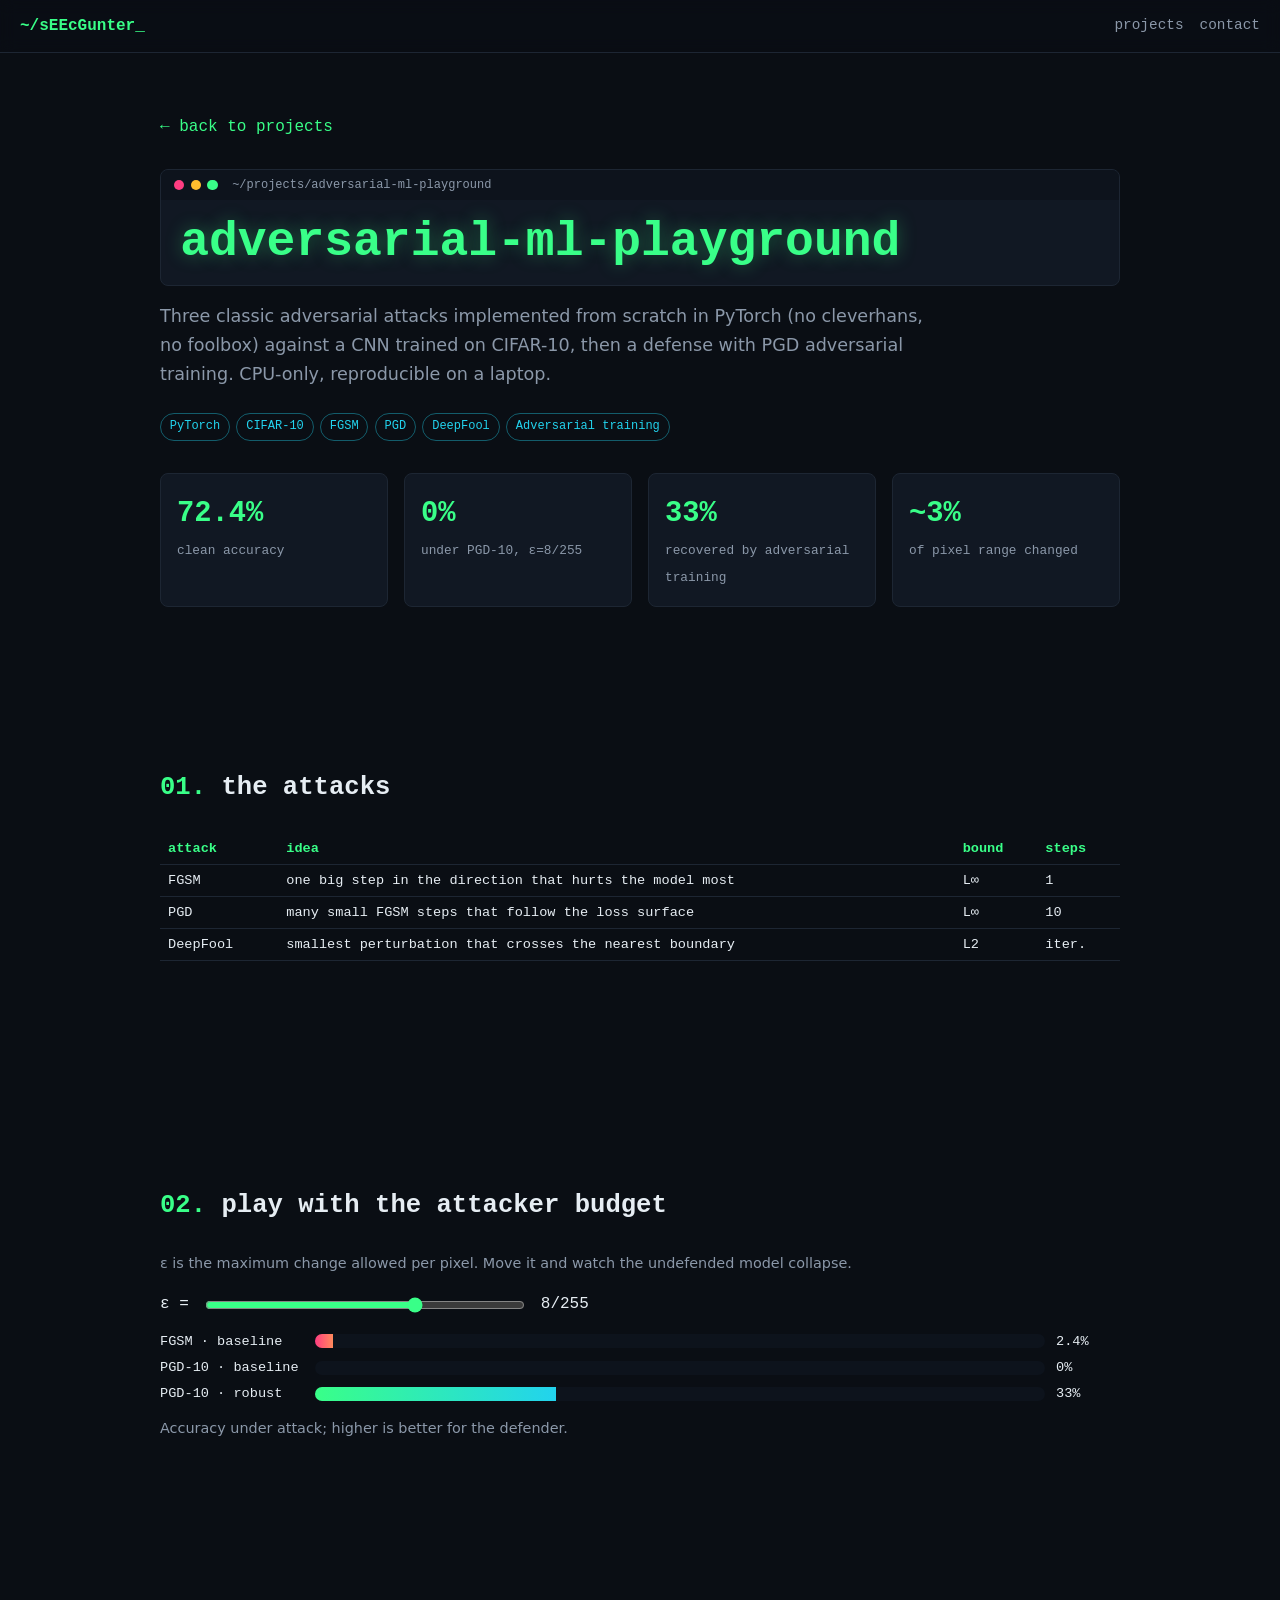
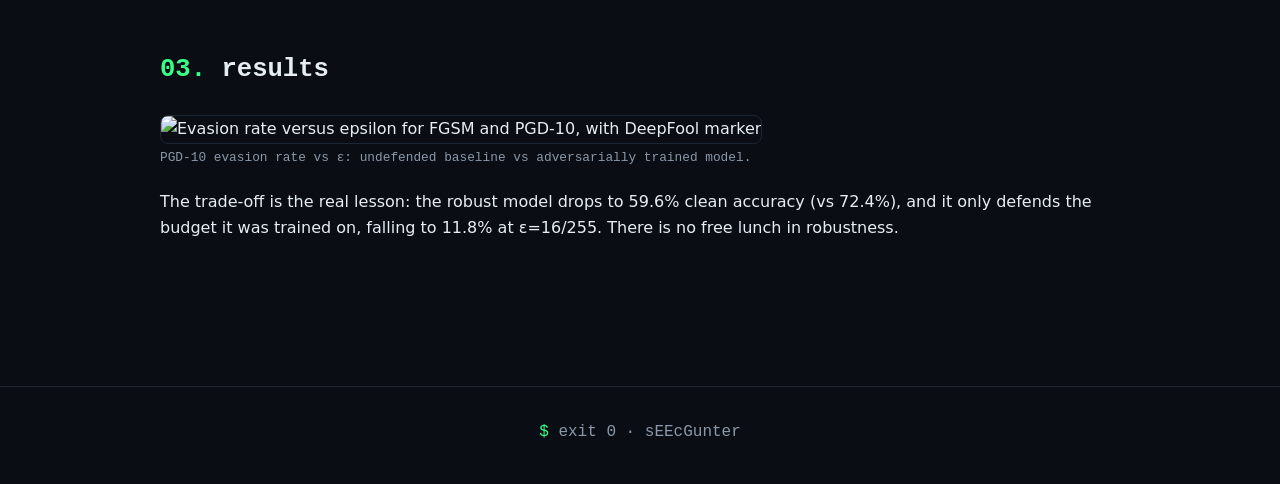
==== projects/adversarial-ml-playground.html @ 83275c72 "Add project pages" ====
<!doctype html>
<html lang="en">
<head>
<meta charset="utf-8">
<meta name="viewport" content="width=device-width,initial-scale=1">
<title>adversarial-ml-playground // sEEcGunter</title>
<meta name="description" content="FGSM, PGD and DeepFool from scratch in PyTorch against a CIFAR-10 CNN, plus adversarial training.">
<meta name="theme-color" content="#0a0e14">
<link rel="icon" href="../assets/favicon.png">
<link rel="stylesheet" href="../style.css">
<link rel="stylesheet" href="project.css">
</head>
<body>
<header class="nav"><a class="brand" href="../index.html">~/sEEcGunter<span class="blink">_</span></a><nav aria-label="Main"><a href="../index.html#projects">projects</a><a href="../index.html#contact">contact</a></nav></header>
<main class="pj" id="main">
<a class="back" href="../index.html#projects">← back to projects</a>

<div class="win"><div class="win-bar"><i></i><i></i><i></i><span>~/projects/adversarial-ml-playground</span></div><h1>adversarial-ml-playground</h1></div>
<p class="lead">Three classic adversarial attacks implemented from scratch in PyTorch (no cleverhans, no foolbox) against a CNN trained on CIFAR-10, then a defense with PGD adversarial training. CPU-only, reproducible on a laptop.</p>
<ul class="tags"><li>PyTorch</li><li>CIFAR-10</li><li>FGSM</li><li>PGD</li><li>DeepFool</li><li>Adversarial training</li></ul>
<div class="kpis reveal"><div class="kpi"><b>72.4%</b><span>clean accuracy</span></div><div class="kpi"><b>0%</b><span>under PGD-10, ε=8/255</span></div><div class="kpi"><b>33%</b><span>recovered by adversarial training</span></div><div class="kpi"><b>~3%</b><span>of pixel range changed</span></div></div>
<section class="reveal"><h2><span class="g">01.</span> the attacks</h2>
<table><thead><tr><th>attack</th><th>idea</th><th>bound</th><th>steps</th></tr></thead><tbody>
<tr><td>FGSM</td><td>one big step in the direction that hurts the model most</td><td>L∞</td><td>1</td></tr>
<tr><td>PGD</td><td>many small FGSM steps that follow the loss surface</td><td>L∞</td><td>10</td></tr>
<tr><td>DeepFool</td><td>smallest perturbation that crosses the nearest boundary</td><td>L2</td><td>iter.</td></tr></tbody></table></section>
<section class="reveal"><h2><span class="g">02.</span> play with the attacker budget</h2>
<p class="note">ε is the maximum change allowed per pixel. Move it and watch the undefended model collapse.</p>
<div class="ctrl"><label for="eps">ε =</label><input type="range" id="eps" min="0" max="3" step="1" value="2"><output id="epsv">8/255</output></div>
<div class="bars" id="advbars"></div>
<p class="note">Accuracy under attack; higher is better for the defender.</p></section>
<section class="reveal"><h2><span class="g">03.</span> results</h2>
<figure><img src="../projects/img/adv-evasion.webp" alt="Evasion rate versus epsilon for FGSM and PGD-10, with DeepFool marker" loading="lazy"><figcaption>PGD-10 evasion rate vs ε: undefended baseline vs adversarially trained model.</figcaption></figure>
<p>The trade-off is the real lesson: the robust model drops to 59.6% clean accuracy (vs 72.4%), and it only defends the budget it was trained on, falling to 11.8% at ε=16/255. There is no free lunch in robustness.</p></section>
</main>
<footer><span class="g">$</span> exit 0 · sEEcGunter</footer>
<script src="project.js"></script>
</body>
</html>
---- style.css ----
:root{--bg:#0a0e14;--sf:#111823;--tx:#e6edf3;--mu:#8b98a9;--g:#39ff88;--c:#22d3ee;--m:#ff3d81;--mono:ui-monospace,SFMono-Regular,Menlo,Consolas,monospace}
*{box-sizing:border-box;margin:0;padding:0}
html{scroll-behavior:smooth}
body{background:var(--bg);color:var(--tx);font:16px/1.65 system-ui,sans-serif}
#rain{position:fixed;inset:0;z-index:-1;opacity:.08}
a{color:var(--c)}
.g{color:var(--g)}.c{color:var(--c)}
.skip{position:absolute;left:-999px}.skip:focus{left:1rem;top:1rem;background:var(--g);color:var(--bg);padding:.5rem;z-index:9}
:focus-visible{outline:2px solid var(--g);outline-offset:3px}
.nav{position:sticky;top:0;z-index:5;display:flex;justify-content:space-between;align-items:center;gap:1rem;flex-wrap:wrap;padding:.8rem 1.25rem;background:rgba(10,14,20,.85);backdrop-filter:blur(8px);border-bottom:1px solid #1d2633;font-family:var(--mono)}
.brand{color:var(--g);text-decoration:none;font-weight:700}
.nav nav{display:flex;gap:1rem;flex-wrap:wrap}
.nav nav a{color:var(--mu);text-decoration:none;font-size:.9rem}
.nav nav a.active,.nav nav a:hover{color:var(--g)}
main{max-width:1100px;margin:0 auto;padding:0 1.25rem}
section{padding:5rem 0}
h1,h2,h3{font-family:var(--mono)}
h2{font-size:1.6rem;margin-bottom:1.5rem}
.hero{min-height:min(90vh,760px);display:flex;flex-direction:column;justify-content:center;gap:2rem;padding-top:2rem}
.avatar-wrap{width:160px;height:160px;border-radius:50%;padding:4px;background:conic-gradient(var(--g),var(--c),var(--g));animation:spin 6s linear infinite;box-shadow:0 0 40px rgba(57,255,136,.25)}
.avatar-wrap img{width:100%;height:100%;border-radius:50%;display:block;animation:spin 6s linear infinite reverse}
@keyframes spin{to{transform:rotate(360deg)}}
h1{font-size:clamp(2.4rem,8vw,4.5rem);line-height:1.1;color:var(--g);text-shadow:0 0 18px rgba(57,255,136,.35)}
.cursor{display:inline-block;width:.55em;height:.9em;background:var(--g);margin-left:.1em;vertical-align:-.05em;animation:bl 1s steps(1) infinite}
.blink{animation:bl 1s steps(1) infinite}
@keyframes bl{50%{opacity:0}}
.prompt{font-family:var(--mono);color:var(--mu);margin:1rem 0 .5rem}
.tag{font-size:1.2rem}
.cta{display:flex;gap:1rem;margin-top:1.5rem;flex-wrap:wrap}
.btn{font-family:var(--mono);padding:.7rem 1.2rem;border:1px solid var(--g);color:var(--bg);background:var(--g);text-decoration:none;border-radius:4px;transition:.2s}
.btn:hover{box-shadow:0 0 20px rgba(57,255,136,.5)}
.btn.ghost{background:transparent;color:var(--g)}
.filters{display:flex;gap:.5rem;flex-wrap:wrap;margin-bottom:1.5rem}
.filters button{font:inherit;font-family:var(--mono);font-size:.85rem;background:var(--sf);color:var(--mu);border:1px solid #1d2633;padding:.35rem .8rem;border-radius:4px;cursor:pointer}
.filters button.on,.filters button:hover{color:var(--g);border-color:var(--g)}
.grid{display:grid;gap:1.25rem;grid-template-columns:1fr}
.card{background:var(--sf);border:1px solid #1d2633;border-radius:8px;overflow:hidden;transition:transform .25s,border-color .25s,box-shadow .25s;transform-style:preserve-3d}
.card:hover{border-color:var(--g);box-shadow:0 0 24px rgba(57,255,136,.18)}
.card.hide{display:none}
.bar{display:flex;align-items:center;gap:.4rem;padding:.55rem .8rem;background:#0d131c;font-family:var(--mono);font-size:.75rem;color:var(--mu)}
.bar i{width:10px;height:10px;border-radius:50%;background:var(--m)}.bar i:nth-child(2){background:#f5c542}.bar i:nth-child(3){background:var(--g)}
.bar span{margin-left:.5rem}
.body{padding:1.2rem;display:flex;flex-direction:column;gap:.8rem;height:100%}
.body h3{color:var(--tx);font-size:1.05rem}
.body p{color:var(--mu);font-size:.95rem}
.tags{list-style:none;display:flex;flex-wrap:wrap;gap:.4rem}
.tags li{font-family:var(--mono);font-size:.75rem;padding:.2rem .55rem;border:1px solid rgba(34,211,238,.4);color:var(--c);border-radius:999px}
.link{font-family:var(--mono);color:var(--g);text-decoration:none;margin-top:auto}
.skills{display:grid;gap:1.5rem;grid-template-columns:1fr}
.skills h3{font-size:.95rem;color:var(--g);margin-bottom:.6rem}
.certs{list-style:none;display:grid;gap:1rem;grid-template-columns:1fr}
.certs li{display:grid;grid-template-columns:auto 1fr;column-gap:1rem;align-items:center;background:var(--sf);border:1px solid #1d2633;border-left:3px solid var(--g);padding:1rem;border-radius:6px}
.certs .k{grid-row:span 2;color:var(--bg);background:var(--g);width:2rem;height:2rem;border-radius:50%;display:grid;place-items:center;font-weight:700}
.certs small{color:var(--mu);font-family:var(--mono)}
.gh{display:inline-block;color:var(--tx);margin-top:1rem;transition:.2s}.gh:hover{color:var(--g);transform:scale(1.1)}
footer{text-align:center;padding:2rem;font-family:var(--mono);color:var(--mu);border-top:1px solid #1d2633}
.reveal{opacity:0;transform:translateY(12px);transition:opacity .6s,transform .6s}
.reveal.in{opacity:1;transform:none}
@media(min-width:768px){.grid,.skills,.certs{grid-template-columns:repeat(2,1fr)}.hero{flex-direction:row;align-items:center}.avatar-wrap{width:220px;height:220px;flex-shrink:0}}
@media(min-width:1100px){.grid,.skills{grid-template-columns:repeat(3,1fr)}}
@media(prefers-reduced-motion:reduce){*{animation:none!important;transition:none!important;scroll-behavior:auto!important}.reveal{opacity:1;transform:none}#rain{display:none}}
.card{position:relative;cursor:pointer}
.link.stretch::after{content:"";position:absolute;inset:0}
.badge-ctf{display:inline-block;font:600 .85rem var(--mono);color:var(--c);border:1px solid var(--c);border-radius:999px;padding:.35rem .9rem;margin:.6rem 0;box-shadow:0 0 12px rgba(34,211,238,.25)}
.cert-top{border-color:var(--c)!important;box-shadow:0 0 14px rgba(34,211,238,.2)}
.cert-top b{color:var(--c)}
.socials{display:flex;gap:1rem;align-items:center;flex-wrap:wrap}
.plat{font:600 .9rem var(--mono);color:var(--g);border:1px solid var(--g);border-radius:4px;padding:.55rem 1rem;text-decoration:none}
.plat:hover,.plat:focus-visible{background:rgba(57,255,136,.1);box-shadow:0 0 12px rgba(57,255,136,.3)}
---- projects/project.css ----
.pj{max-width:1000px;margin:0 auto;padding:2rem 1.25rem 4rem}
.back{font-family:var(--mono);color:var(--g);text-decoration:none;display:inline-block;margin:1.5rem 0}
.pj h1{font-size:clamp(1.8rem,6vw,3rem)}
.pj h2{margin-top:3rem}
.lead{color:var(--mu);font-size:1.1rem;margin:1rem 0 1.5rem;max-width:70ch}
.kpis{display:grid;grid-template-columns:repeat(auto-fit,minmax(150px,1fr));gap:1rem;margin:2rem 0}
.kpi{background:var(--sf);border:1px solid #1d2633;border-radius:8px;padding:1rem;font-family:var(--mono)}
.kpi b{display:block;font-size:1.8rem;color:var(--g)}.kpi span{color:var(--mu);font-size:.8rem}
pre.term{background:#05080c;border:1px solid #1d2633;border-radius:8px;padding:1rem;overflow:auto;font:.8rem/1.4 var(--mono);color:var(--c)}
.chain{display:flex;gap:.4rem;flex-wrap:wrap;margin:1rem 0}
.chain button{font:600 .8rem var(--mono);background:var(--sf);color:var(--mu);border:1px solid #1d2633;padding:.5rem .7rem;border-radius:4px;cursor:pointer}
.chain button[aria-selected=true]{color:var(--bg);background:var(--g);border-color:var(--g)}
.panel{background:var(--sf);border:1px solid #1d2633;border-left:3px solid var(--g);border-radius:6px;padding:1.2rem;min-height:9rem}
.panel h3{color:var(--g);margin-bottom:.3rem}.panel .meta{font:.75rem var(--mono);color:var(--c);margin-bottom:.6rem}
.panel p{color:var(--tx)}
figure{margin:1.5rem 0}figure img{width:100%;height:auto;border:1px solid #1d2633;border-radius:8px}
figcaption{font:.8rem var(--mono);color:var(--mu);margin-top:.4rem}
table{width:100%;border-collapse:collapse;font:.85rem var(--mono);margin:1rem 0}
th,td{padding:.5rem;border-bottom:1px solid #1d2633;text-align:left}th{color:var(--g)}
.ctrl{display:flex;align-items:center;gap:1rem;flex-wrap:wrap;font-family:var(--mono);margin:1rem 0}
input[type=range]{accent-color:var(--g);width:min(320px,100%)}
.bars{display:grid;gap:.7rem;margin:1rem 0}
.bar-row{display:grid;grid-template-columns:9rem 1fr 4rem;gap:.7rem;align-items:center;font:.85rem var(--mono)}
.track{height:14px;background:#0d131c;border-radius:7px;overflow:hidden}
.fill{height:100%;background:linear-gradient(90deg,var(--g),var(--c));width:0;transition:width .5s}
.fill.red{background:linear-gradient(90deg,var(--m),#ff8a5c)}
.toggle{font:600 .85rem var(--mono);background:transparent;color:var(--g);border:1px solid var(--g);padding:.5rem 1rem;border-radius:4px;cursor:pointer}
.toggle:hover{background:rgba(57,255,136,.1)}
.note{color:var(--mu);font-size:.9rem}
.back{position:sticky;top:3.5rem;z-index:5;background:var(--bg);padding:.3rem 0}
.win{background:var(--sf);border:1px solid #1d2633;border-radius:8px;overflow:hidden}
.win-bar{display:flex;gap:.4rem;align-items:center;padding:.5rem .8rem;background:#0d131c;font:.75rem var(--mono);color:var(--mu)}
.win-bar i{width:.65rem;height:.65rem;border-radius:50%;background:var(--m)}.win-bar i:nth-child(2){background:#ffbd2e}.win-bar i:nth-child(3){background:var(--g)}.win-bar span{margin-left:.5rem}
.win h1{color:var(--g);padding:1rem 1.2rem}
.chain button[aria-selected=true]{color:var(--bg);background:var(--c);border-color:var(--c)}
.chain button.past{color:var(--mu);border-color:var(--mu)}
.panel{border-left-color:var(--c)}.panel h3{color:var(--c)}
@media (prefers-reduced-motion:reduce){.fill{transition:none}}
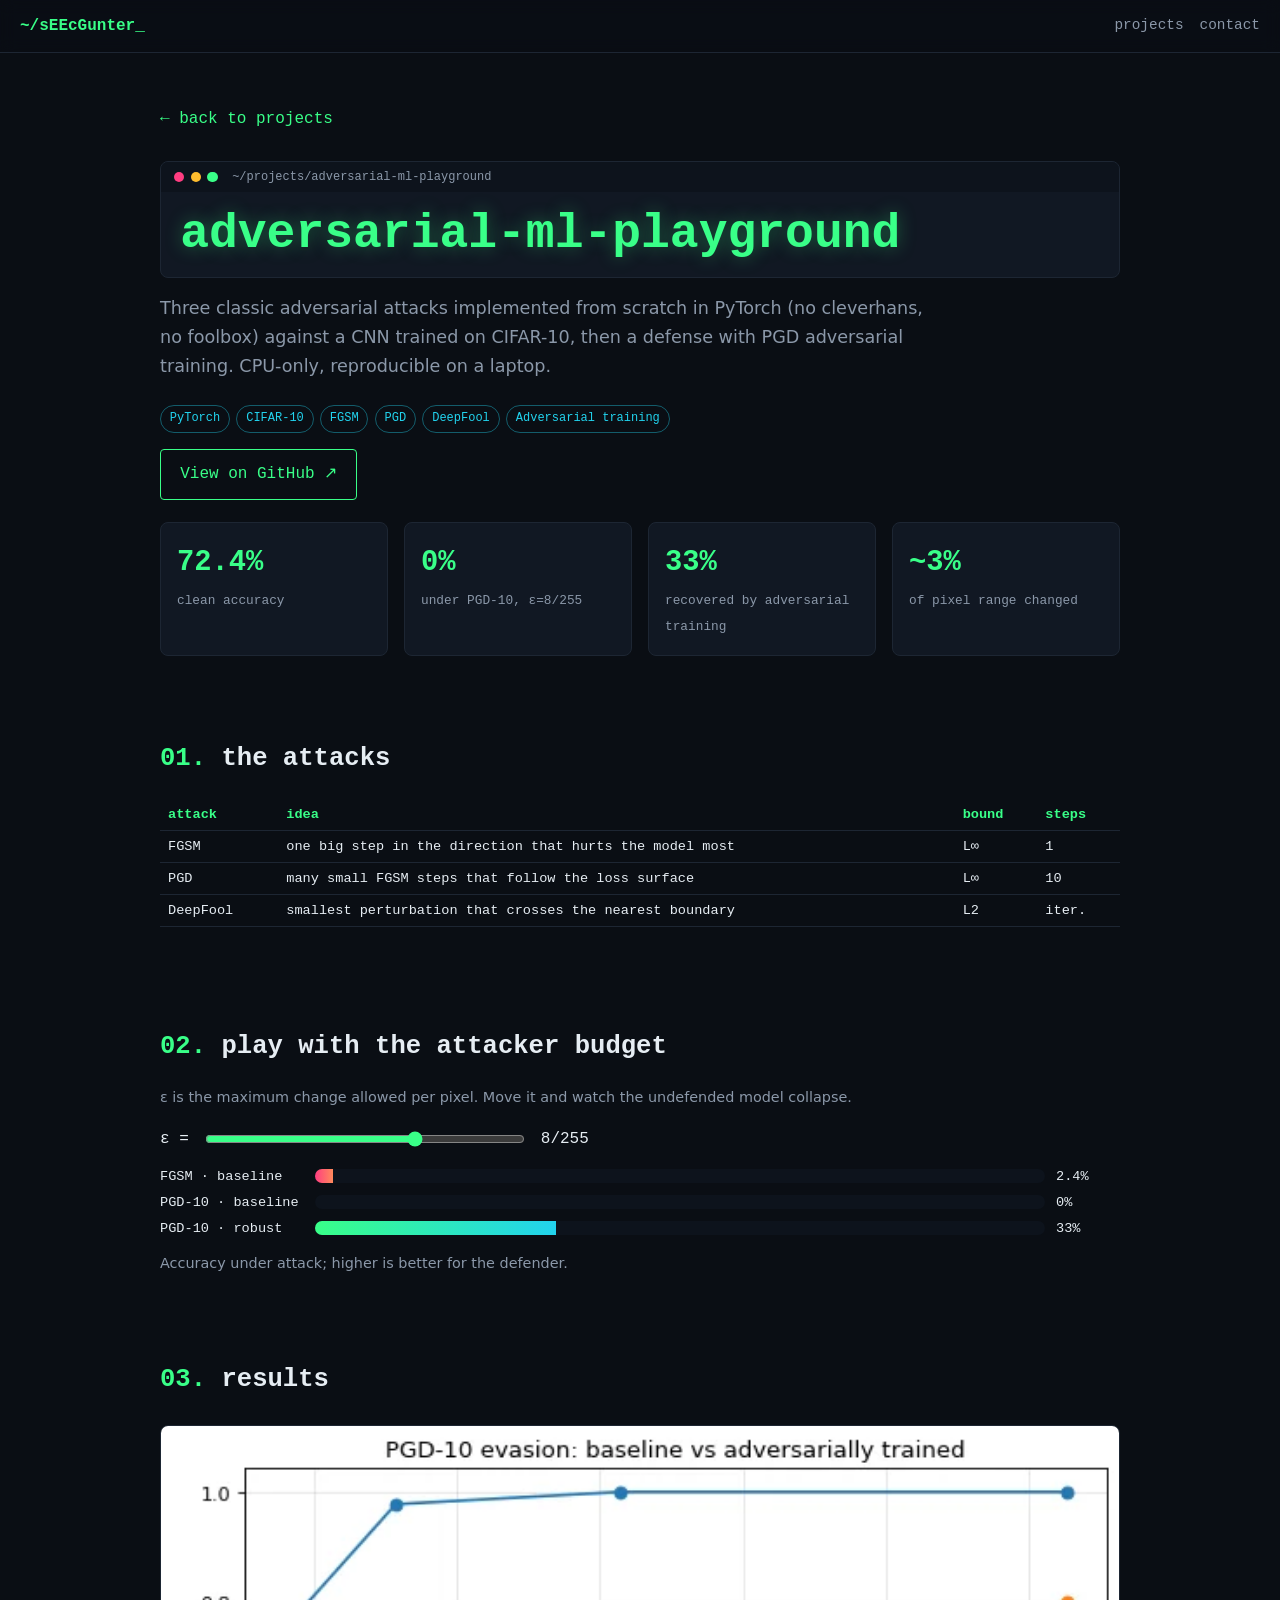
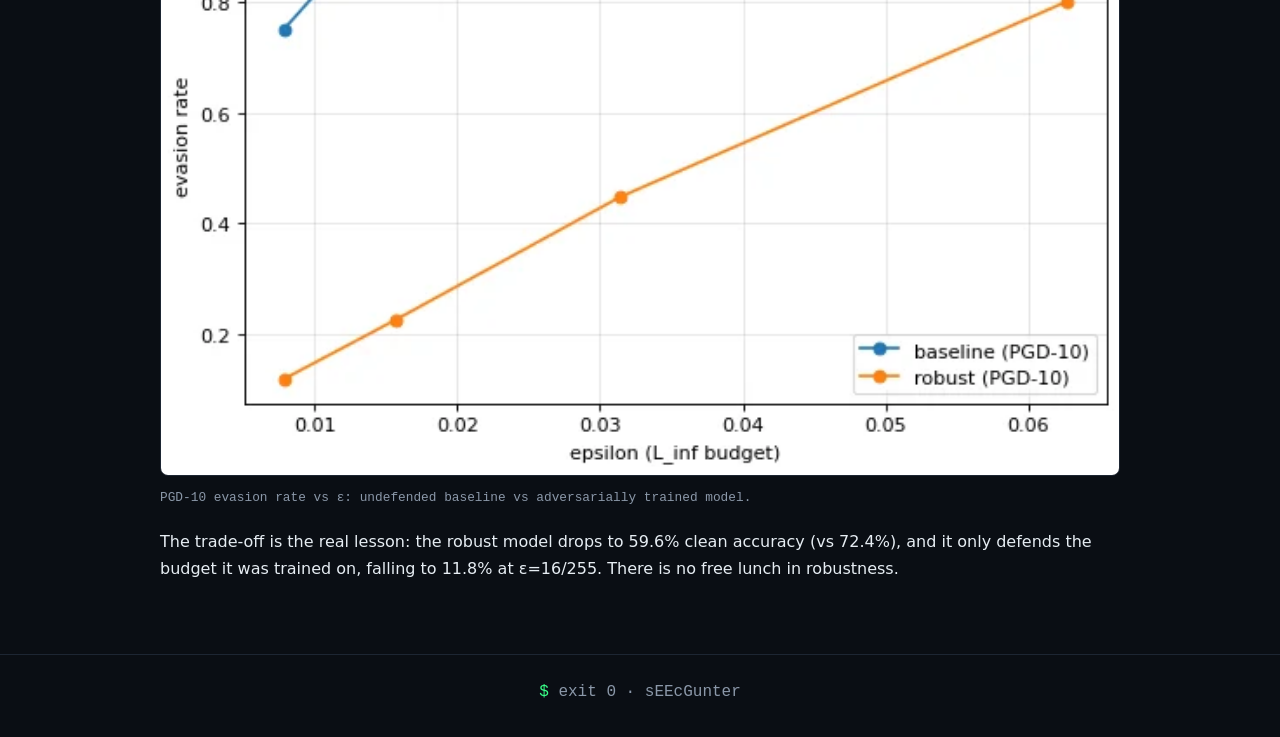
==== commit 150121c1: "Add repo buttons to project pages, fix advisory links" ====
--- a/projects/adversarial-ml-playground.html
+++ b/projects/adversarial-ml-playground.html
@@ -18,6 +18,7 @@
 <div class="win"><div class="win-bar"><i></i><i></i><i></i><span>~/projects/adversarial-ml-playground</span></div><h1>adversarial-ml-playground</h1></div>
 <p class="lead">Three classic adversarial attacks implemented from scratch in PyTorch (no cleverhans, no foolbox) against a CNN trained on CIFAR-10, then a defense with PGD adversarial training. CPU-only, reproducible on a laptop.</p>
 <ul class="tags"><li>PyTorch</li><li>CIFAR-10</li><li>FGSM</li><li>PGD</li><li>DeepFool</li><li>Adversarial training</li></ul>
+<p class="cta"><a class="btn ghost" href="https://github.com/sEEcGunter/adversarial-ml-playground" target="_blank" rel="noopener">View on GitHub ↗</a></p>
 <div class="kpis reveal"><div class="kpi"><b>72.4%</b><span>clean accuracy</span></div><div class="kpi"><b>0%</b><span>under PGD-10, ε=8/255</span></div><div class="kpi"><b>33%</b><span>recovered by adversarial training</span></div><div class="kpi"><b>~3%</b><span>of pixel range changed</span></div></div>
 <section class="reveal"><h2><span class="g">01.</span> the attacks</h2>
 <table><thead><tr><th>attack</th><th>idea</th><th>bound</th><th>steps</th></tr></thead><tbody>
--- a/style.css
+++ b/style.css
@@ -13,10 +13,10 @@
 .nav nav a{color:var(--mu);text-decoration:none;font-size:.9rem}
 .nav nav a.active,.nav nav a:hover{color:var(--g)}
 main{max-width:1100px;margin:0 auto;padding:0 1.25rem}
-section{padding:5rem 0}
+section{padding:3.5rem 0}
 h1,h2,h3{font-family:var(--mono)}
-h2{font-size:1.6rem;margin-bottom:1.5rem}
-.hero{min-height:min(90vh,760px);display:flex;flex-direction:column;justify-content:center;gap:2rem;padding-top:2rem}
+h2{font-size:1.6rem;margin-bottom:1.15rem}
+.hero{min-height:min(88vh,720px);display:flex;flex-direction:column;justify-content:center;gap:1.5rem;padding-top:1.5rem}
 .avatar-wrap{width:160px;height:160px;border-radius:50%;padding:4px;background:conic-gradient(var(--g),var(--c),var(--g));animation:spin 6s linear infinite;box-shadow:0 0 40px rgba(57,255,136,.25)}
 .avatar-wrap img{width:100%;height:100%;border-radius:50%;display:block;animation:spin 6s linear infinite reverse}
 @keyframes spin{to{transform:rotate(360deg)}}
@@ -53,7 +53,7 @@
 .certs .k{grid-row:span 2;color:var(--bg);background:var(--g);width:2rem;height:2rem;border-radius:50%;display:grid;place-items:center;font-weight:700}
 .certs small{color:var(--mu);font-family:var(--mono)}
 .gh{display:inline-block;color:var(--tx);margin-top:1rem;transition:.2s}.gh:hover{color:var(--g);transform:scale(1.1)}
-footer{text-align:center;padding:2rem;font-family:var(--mono);color:var(--mu);border-top:1px solid #1d2633}
+footer{text-align:center;padding:1.5rem;font-family:var(--mono);color:var(--mu);border-top:1px solid #1d2633}
 .reveal{opacity:0;transform:translateY(12px);transition:opacity .6s,transform .6s}
 .reveal.in{opacity:1;transform:none}
 @media(min-width:768px){.grid,.skills,.certs{grid-template-columns:repeat(2,1fr)}.hero{flex-direction:row;align-items:center}.avatar-wrap{width:220px;height:220px;flex-shrink:0}}
@@ -67,3 +67,12 @@
 .socials{display:flex;gap:1rem;align-items:center;flex-wrap:wrap}
 .plat{font:600 .9rem var(--mono);color:var(--g);border:1px solid var(--g);border-radius:4px;padding:.55rem 1rem;text-decoration:none}
 .plat:hover,.plat:focus-visible{background:rgba(57,255,136,.1);box-shadow:0 0 12px rgba(57,255,136,.3)}
+
+.sub{font-family:var(--mono);font-size:.85rem;opacity:.75;margin:-.5rem 0 1.2rem}
+.skills .tags li{font-size:.8rem;padding:.3rem .7rem}
+.tools > div{background:rgba(0,0,0,.25);border-radius:8px;padding:.9rem}
+.card .head{display:flex;flex-wrap:wrap;align-items:center;justify-content:space-between;gap:.5rem;margin-bottom:.4rem}
+.kind{font:600 .75rem var(--mono);color:var(--g);border:1px solid var(--g);border-radius:999px;padding:.15rem .6rem}
+.ci{display:block;height:20px;width:auto}
+.tags.bugs li{color:inherit;border-color:#3a4656}
+.proof{font:.8rem var(--mono);opacity:.7;margin:.5rem 0}
--- a/projects/project.css
+++ b/projects/project.css
@@ -1,9 +1,9 @@
-.pj{max-width:1000px;margin:0 auto;padding:2rem 1.25rem 4rem}
+.pj{max-width:1000px;margin:0 auto;padding:1.5rem 1.25rem 3rem}
 .back{font-family:var(--mono);color:var(--g);text-decoration:none;display:inline-block;margin:1.5rem 0}
 .pj h1{font-size:clamp(1.8rem,6vw,3rem)}
-.pj h2{margin-top:3rem}
+.pj h2{margin-top:2.2rem}
 .lead{color:var(--mu);font-size:1.1rem;margin:1rem 0 1.5rem;max-width:70ch}
-.kpis{display:grid;grid-template-columns:repeat(auto-fit,minmax(150px,1fr));gap:1rem;margin:2rem 0}
+.kpis{display:grid;grid-template-columns:repeat(auto-fit,minmax(150px,1fr));gap:1rem;margin:1.4rem 0}
 .kpi{background:var(--sf);border:1px solid #1d2633;border-radius:8px;padding:1rem;font-family:var(--mono)}
 .kpi b{display:block;font-size:1.8rem;color:var(--g)}.kpi span{color:var(--mu);font-size:.8rem}
 pre.term{background:#05080c;border:1px solid #1d2633;border-radius:8px;padding:1rem;overflow:auto;font:.8rem/1.4 var(--mono);color:var(--c)}
@@ -36,3 +36,30 @@
 .chain button.past{color:var(--mu);border-color:var(--mu)}
 .panel{border-left-color:var(--c)}.panel h3{color:var(--c)}
 @media (prefers-reduced-motion:reduce){.fill{transition:none}}
+
+.day{display:flex;flex-direction:column;gap:0;max-width:65ch}
+.chal-prose{padding:1rem 0;border-bottom:1px solid #1d2633}
+.chal-prose:last-child{border-bottom:none}
+.chal-prose h3{color:var(--c);font:600 1rem/1.3 var(--mono);margin:0 0 .45rem}
+.chal-prose p{color:var(--mu);font-size:.95rem;line-height:1.55;margin:0;max-width:65ch}
+.pj .badge-ctf{margin:1rem 0 .5rem}
+.tags-wide{gap:.55rem .7rem}
+.tags-wide li{font-size:.85rem;padding:.35rem .85rem}
+.graph-caption{font:.9rem/1.55 system-ui,sans-serif;color:var(--mu);margin-top:.75rem;max-width:65ch}
+.graph-caption b{color:var(--tx);font-weight:600}
+.pj section{padding:1.5rem 0}
+.pj section.box{background:#0f1620;border:1px solid #1e2a36;border-radius:8px;padding:1.5rem;margin:1.5rem 0}
+.pj section.box h2{margin:0 0 1rem;padding-bottom:.6rem;border-bottom:1px solid #1e2a36}
+.pj section.box p{margin:.8rem 0}
+.cta{margin:1rem 0}.cta .btn{display:inline-block}
+.tbl{overflow-x:auto}
+pre.term{white-space:pre;font-size:13px;margin:1rem 0}
+pre.term.flat{border:0;border-radius:0;margin:0}
+.term .mu{color:var(--mu)}.r{color:#ff5c7a}.ok{color:var(--g)}.am{color:#ffb547}
+.list{padding-left:1.2rem}.list li{margin:.4rem 0}
+.check{list-style:none;font:.9rem/1.5 var(--mono)}
+.check li{margin:.5rem 0;padding-left:1.8rem;position:relative}
+.check li::before{content:"[x]";position:absolute;left:0;color:var(--g)}
+.limits{border-left:3px solid #ffb547;background:#0b1118;border-radius:6px;padding:.6rem 1rem}
+.kpis.mini .kpi b{font-size:1.2rem}
+@media(max-width:600px){.pj section.box{padding:1rem}.cta .btn{display:block;text-align:center}}
